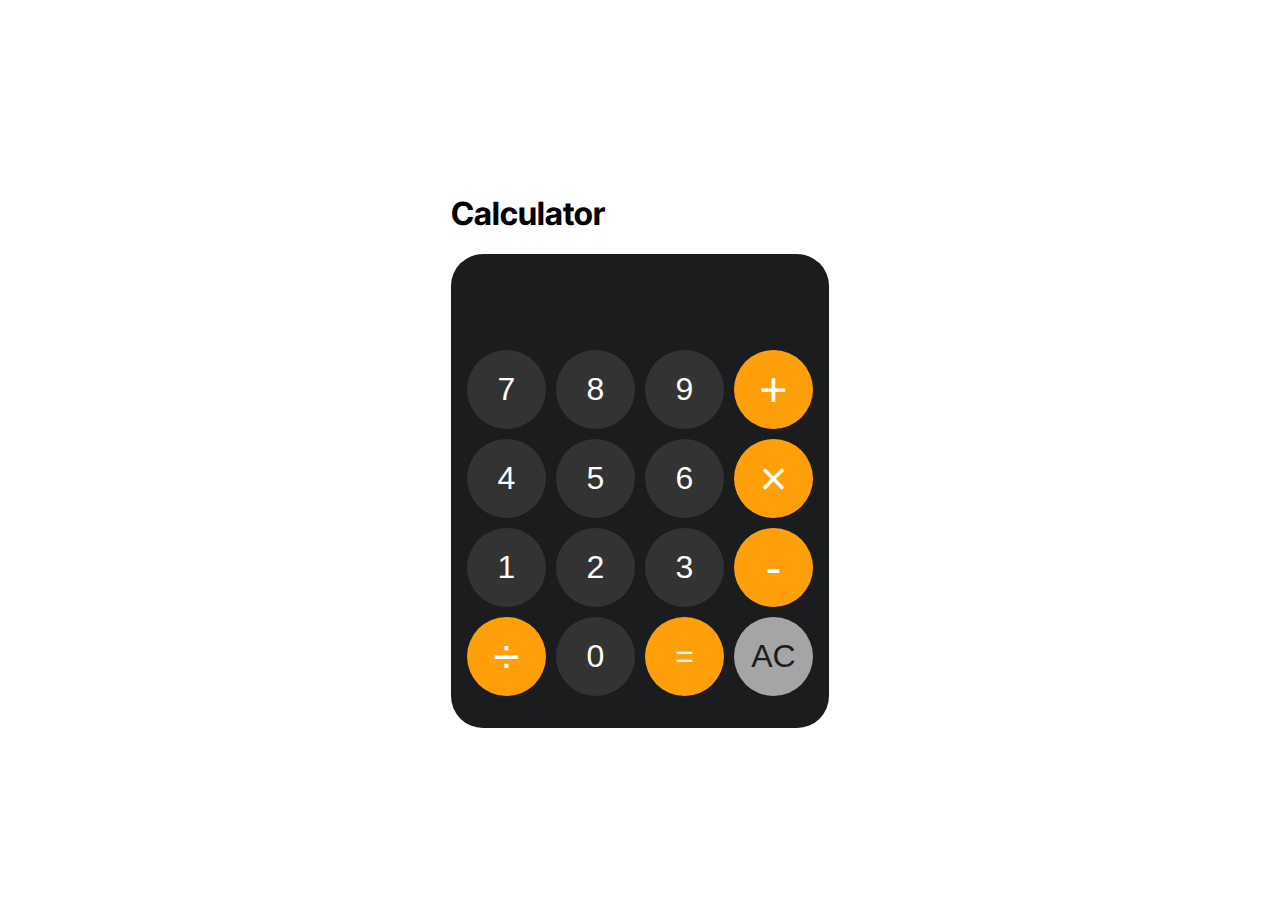
==== Calculator Project/index.html @ 9d23b05c "created new branch for calculator project" ====
<!DOCTYPE html>
<html lang="en">
  <head>
    <meta charset="UTF-8" />
    <meta name="viewport" content="width=device-width, initial-scale=1.0" />
    <title>Document</title>
    <link rel="stylesheet" href="style.css" />
    <link rel="preconnect" href="https://fonts.googleapis.com" />
    <link rel="preconnect" href="https://fonts.gstatic.com" crossorigin />
    <link
      href="https://fonts.googleapis.com/css2?family=Inter+Tight:ital,wght@0,100..900;1,100..900&display=swap"
      rel="stylesheet"
    />
  </head>
  <body>
    <div id="main-container">
      <h1>Calculator</h1>
      <div class="calc-container">
        <div id="calc-display">0</div>
        <div class="calc-buttons">
          <button value="7" class="numbers" id="seven">7</button>
          <button value="8" class="numbers" id="eight">8</button>
          <button value="9" class="numbers" id="nine">9</button>
          <button value="+" class="operators" id="add">+</button>
          <button value="4" class="numbers" id="four">4</button>
          <button value="5" class="numbers" id="five">5</button>
          <button value="6" class="numbers" id="six">6</button>
          <button value="*" class="operators" id="multiply">×</button>
          <button value="1" class="numbers" id="one">1</button>
          <button value="2" class="numbers" id="two">2</button>
          <button value="3" class="numbers" id="3">3</button>
          <button value="-" class="operators" id="subtract">-</button>
          <button value="/" class="operators" id="divide">÷</button>
          <!-- <button value="." class="operators" id="decimal">.</button> -->
          <button value="0" class="numbers" id="zero">0</button>
          <button value="=" class="button-equals" id="equals">=</button>
          <button value="" class="button-clear" id="clear">AC</button>
          <!-- <button value="del" class="button-del" id="delete">DEL</button> -->
        </div>
      </div>
    </div>
    <script src="script.js"></script>
  </body>
</html>
---- Calculator Project/style.css ----
@import url("https://fonts.googleapis.com/css2?family=Inter+Tight:ital,wght@0,100..900;1,100..900&display=swap");

body {
  display: flex;
  justify-content: center;
  align-items: center;
  height: 100vh;
  margin: 0;
  font-family: "Inter Tight", sans-serif;
}

.calc-buttons {
  display: grid;
  grid-template-columns: repeat(4, 1fr);
  gap: 10px;
}

.calc-container {
  background-color: #1b1c1e;
  padding: 2rem 1rem 2rem 1rem;
  border-radius: 32px;
  max-width: 378px;
}

.numbers {
  display: flex;
  width: 79px;
  height: 79px;
  padding: 16px 0px 16px 0px;
  justify-content: center;
  align-items: center;
  border-radius: 200px;
  background: #333;
  color: white;
  cursor: pointer;
  border-style: none;
  font-size: 2rem;
  font-weight: 400;
}

.operators {
  display: flex;
  width: 79px;
  height: 79px;
  padding: 16px 0px 16px 0px;
  justify-content: center;
  align-items: center;
  border-radius: 200px;
  color: white;
  cursor: pointer;
  border-style: none;
  background-color: var(--Colors-Orange, #ff9f0a);
  font-size: 3rem;
  font-weight: 200;
}

#calc-display {
  display: flex;
  justify-content: flex-end;
  text-align: center;
  color: white;
  min-height: 4rem;
  font-size: 4rem;
  font-weight: 200;
  word-break: break-word;
}

#equals {
  display: flex;
  width: 79px;
  height: 79px;
  padding: 16px 0px 16px 0px;
  justify-content: center;
  align-items: center;
  border-radius: 200px;
  background: #ff9f0a;
  color: white;
  font-size: 16px;
  cursor: pointer;
  border-style: none;
  font-size: 2rem;
}

#clear {
  display: flex;
  width: 79px;
  height: 79px;
  padding: 16px 0px 16px 0px;
  justify-content: center;
  align-items: center;
  border-radius: 200px;
  background: #a5a5a5;
  color: #1b1c1e;
  font-size: 16px;
  cursor: pointer;
  border-style: none;
  font-size: 2rem;
}

#heading {
  display: flex;
  justify-content: center;
  align-items: space-between;
  vertical-align: middle;
}

.numbers:hover {
  background-color: #1f1f1f;
}
.operators:hover {
  background-color: #cf7c07;
}

#clear:hover {
  background-color: #d7d7d7;
}

#equals:hover {
  background-color: #cf7c07;
}
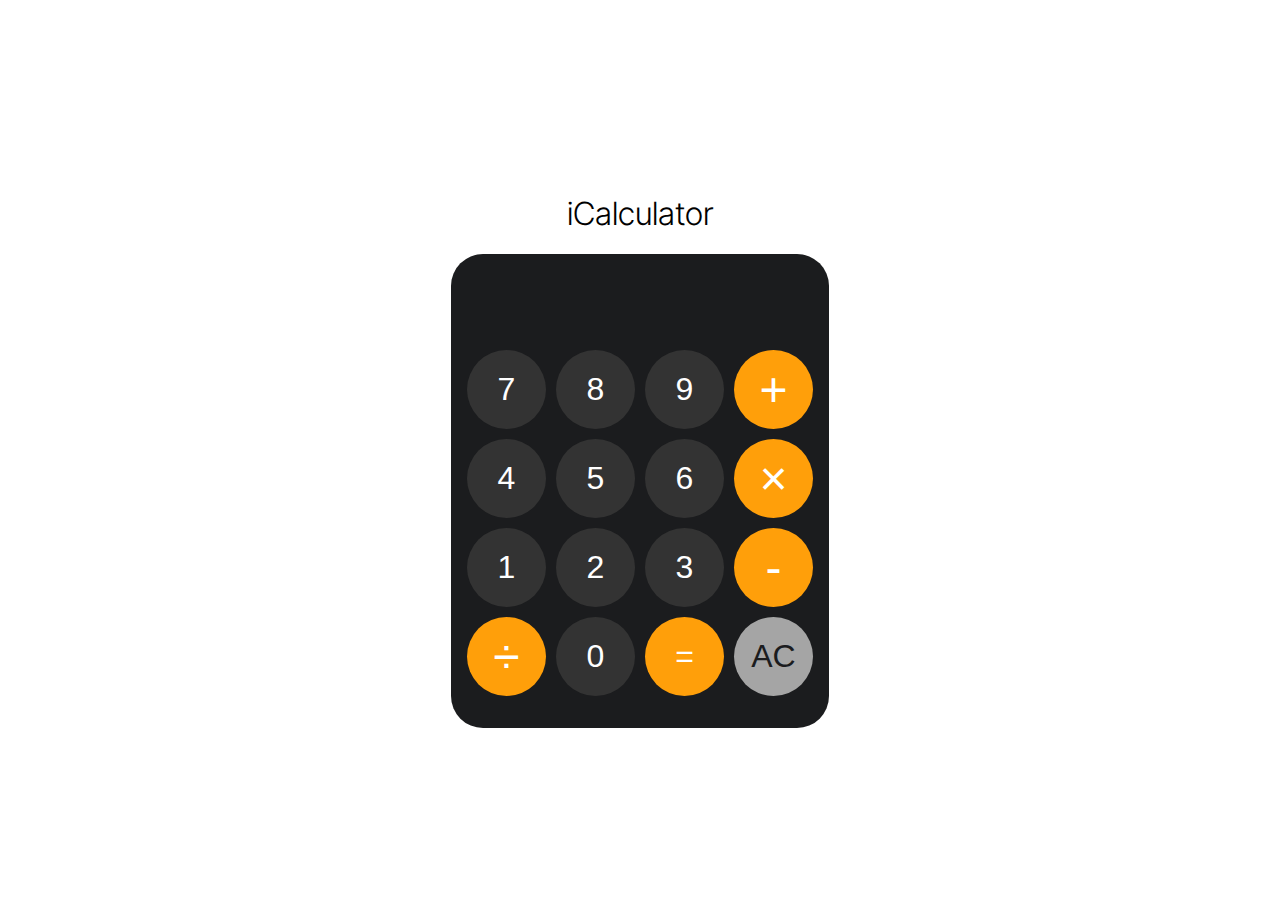
==== commit e34428f7: "updated files" ====
--- a/Calculator Project/index.html
+++ b/Calculator Project/index.html
@@ -14,7 +14,7 @@
   </head>
   <body>
     <div id="main-container">
-      <h1>Calculator</h1>
+      <h1 id="calc-header">iCalculator</h1>
       <div class="calc-container">
         <div id="calc-display">0</div>
         <div class="calc-buttons">
--- a/Calculator Project/style.css
+++ b/Calculator Project/style.css
@@ -118,3 +118,8 @@
 #equals:hover {
   background-color: #cf7c07;
 }
+
+#calc-header {
+  font-weight: 300;
+  text-align: center;
+}